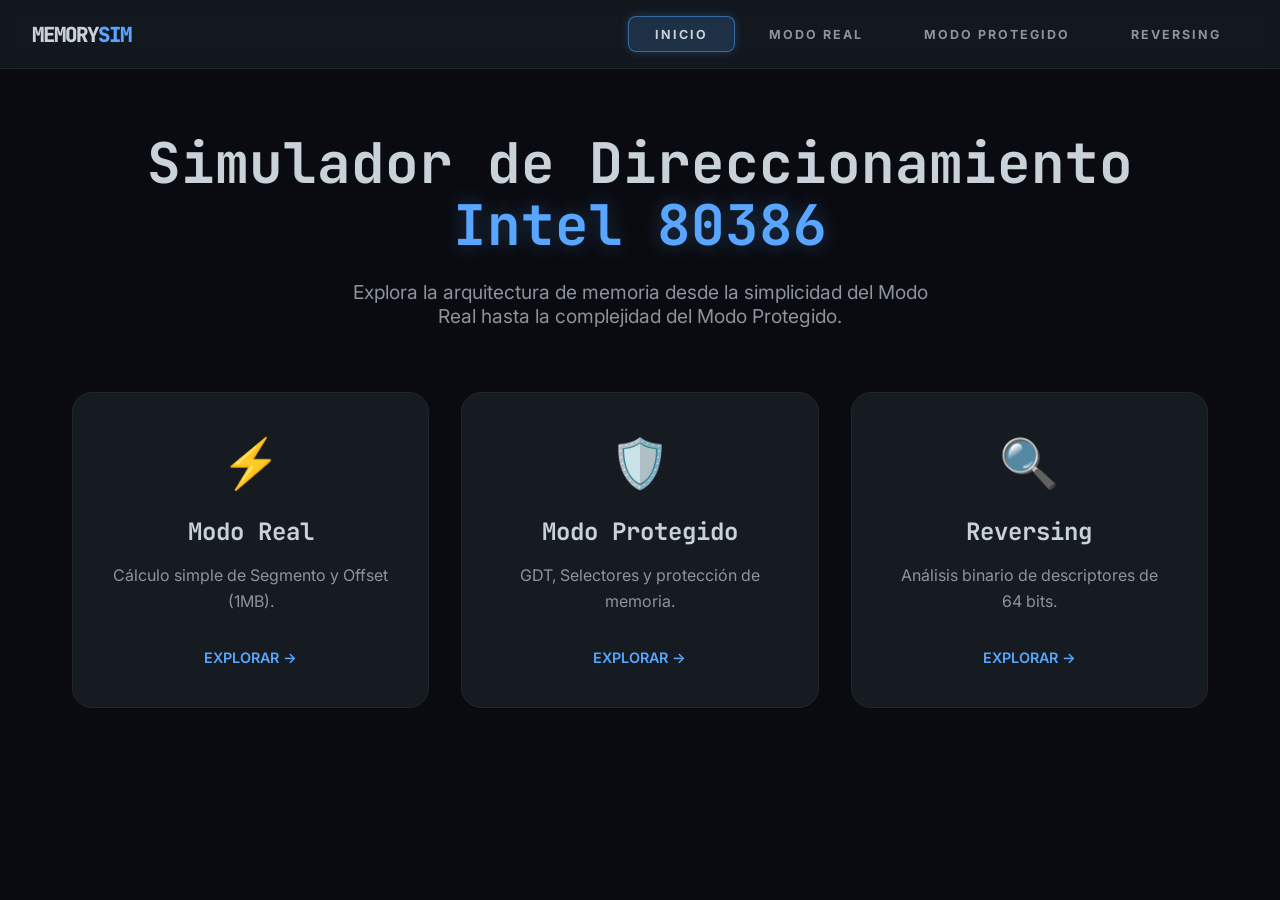
==== src/ui/index.html @ 0f209532 "primer commit" ====
<!DOCTYPE html>
<html lang="es">
<head>
    <meta charset="UTF-8">
    <meta name="viewport" content="width=device-width, initial-scale=1.0">
    <title>Simulador de Memoria 80386</title>
    <link rel="stylesheet" href="style.css">
    <link rel="preconnect" href="https://fonts.googleapis.com">
    <link rel="preconnect" href="https://fonts.gstatic.com" crossorigin>
    <link href="https://fonts.googleapis.com/css2?family=JetBrains+Mono:wght@400;700&family=Inter:wght@300;400;600;800&display=swap" rel="stylesheet">
</head>
<body>
    <div id="app">
        <nav class="navbar">
            <div class="logo">MEMORY<span>SIM</span></div>
            <div class="nav-links">
                <button id="btn-nav-home" class="nav-btn">Inicio</button>
                <button id="btn-nav-real" class="nav-btn">Modo Real</button>
                <button id="btn-nav-protected" class="nav-btn">Modo Protegido</button>
                <button id="btn-nav-reversing" class="nav-btn">Reversing</button>
            </div>
        </nav>

        <main id="screen-container">
            <section id="screen-home" class="screen">
                <div class="hero">
                    <h1>Simulador de Direccionamiento <br><span class="highlight">Intel 80386</span></h1>
                    <p>Explora la arquitectura de memoria desde la simplicidad del Modo Real hasta la complejidad del Modo Protegido.</p>
                </div>
                <div class="home-grid">
                    <div class="home-card" id="card-real">
                        <div class="card-icon">⚡</div>
                        <h3>Modo Real</h3>
                        <p>Cálculo simple de Segmento y Offset (1MB).</p>
                        <span class="btn-go">Explorar &rarr;</span>
                    </div>
                    <div class="home-card" id="card-protected">
                        <div class="card-icon">🛡️</div>
                        <h3>Modo Protegido</h3>
                        <p>GDT, Selectores y protección de memoria.</p>
                        <span class="btn-go">Explorar &rarr;</span>
                    </div>
                    <div class="home-card" id="card-reversing">
                        <div class="card-icon">🔍</div>
                        <h3>Reversing</h3>
                        <p>Análisis binario de descriptores de 64 bits.</p>
                        <span class="btn-go">Explorar &rarr;</span>
                    </div>
                </div>
            </section>

            <section id="screen-real" class="screen">
                <div class="module-header">
                    <h2>Modo Real (Real Mode)</h2>
                    <p>Dirección Física = (Segmento x 16) + Offset</p>
                </div>
                <div class="real-dashboard">
                    <div class="real-top-row">
                        <div class="input-group">
                            <div class="field">
                                <label>Segmento (Hex)</label>
                                 <input type="text" id="real-segment" placeholder="Ej: 1234" maxlength="4" pattern="[0-9a-fA-F]+">
                             </div>
                             <div class="field">
                                 <label>Offset (Hex)</label>
                                 <input type="text" id="real-offset" placeholder="Ej: 0005" maxlength="4" pattern="[0-9a-fA-F]+">
                            </div>
                            <button id="btn-calc-real" class="btn-primary">Calcular</button>
                        </div>
                        <div id="real-animation-stage" class="animation-stage hidden">
                            <div class="anim-row">
                                <div id="anim-seg" class="anim-value">0000</div>
                                <div class="anim-operator">× 16</div>
                                <div id="anim-seg-shifted" class="anim-value shifted">00000</div>
                            </div>
                            <div class="anim-divider"></div>
                            <div class="anim-row">
                                <div class="anim-label">Suma de Offset:</div>
                                <div id="anim-off" class="anim-value">0000</div>
                            </div>
                            <div class="anim-final-result">
                                <div class="final-label">Física Final:</div>
                                <div id="anim-final" class="anim-value final">00000</div>
                            </div>
                        </div>
                    </div>

                    <div class="real-bottom-row">
                        <div id="real-memory-map" class="memory-map-container hidden">
                            <div class="map-header">
                                <span class="map-label">0x00000</span>
                                <span class="map-label">1 MB (0xFFFFF)</span>
                            </div>
                            <div class="map-bar">
                                <div id="map-segment-window" class="map-window"></div>
                                <div id="map-offset-pointer" class="map-pointer"></div>
                            </div>
                            <div class="map-footer">
                                <div class="map-info-item">
                                    <span class="info-tag">Ventana:</span>
                                    <span id="map-seg-info" class="info-val">0x00000</span>
                                </div>
                                <div class="map-info-item">
                                    <span class="info-tag">Puntero:</span>
                                    <span id="map-off-info" class="info-val">0x00000</span>
                                </div>
                            </div>
                        </div>
                        <div id="real-result" class="result-card hidden">
                            <!-- Se llena dinámicamente con JS -->
                        </div>
                    </div>
                </div>
            </section>

            <section id="screen-protected" class="screen">
                <div class="module-header">
                    <h2>Modo Protegido (Protected Mode)</h2>
                    <p>Dirección Física = Base (desde GDT) + Offset</p>
                </div>
                <div class="prot-dashboard">
                    <div class="prot-top-row">
                        <div class="input-group">
                            <div class="field">
                                <label>Selector (Hex)</label>
                                <input type="text" id="prot-selector" placeholder="Ej: 08" maxlength="4" pattern="[0-9a-fA-F]+">
                            </div>
                            <div class="field">
                                <label>Offset (Hex)</label>
                                <input type="text" id="prot-offset" placeholder="Ej: 00000005" maxlength="8" pattern="[0-9a-fA-F]+">
                            </div>
                            <button id="btn-calc-prot" class="btn-primary">Calcular Dirección</button>
                        </div>

                        <div id="prot-descriptor-view" class="descriptor-view hidden">
                            <div class="view-label">Descriptor Encontrado:</div>
                            <div class="descriptor-grid">
                                <div class="desc-block base">
                                    <span class="block-label">Base</span>
                                    <span id="desc-base-val" class="block-val">0x00000000</span>
                                </div>
                                <div class="desc-block limit">
                                    <span class="block-label">Límite</span>
                                    <span id="desc-limit-val" class="block-val">0x00000000</span>
                                </div>
                                <div class="desc-block flags">
                                    <span class="block-label">Flags</span>
                                    <span id="desc-flags-val" class="block-val">P=1, DPL=0</span>
                                </div>
                            </div>
                        </div>
                    </div>

                    <div class="prot-bottom-row">
                        <div class="gdt-container">
                            <div class="gdt-header">Global Descriptor Table (GDT)</div>
                            <div class="gdt-table">
                                <div class="gdt-row-head">
                                    <span>Índice</span>
                                    <span>Selector</span>
                                    <span>Base</span>
                                    <span>Límite</span>
                                </div>
                                <div id="gdt-rows">
                                    <!-- Filas generadas por JS -->
                                </div>
                            </div>
                        </div>
                        <div id="prot-result" class="result-card hidden">
                            <!-- Resultado dinámico -->
                        </div>
                    </div>
                </div>
            </section>

            <section id="screen-reversing" class="screen">
                <div class="module-header">
                    <h2>Laboratorio de Reversing</h2>
                    <p>Análisis de Descriptor de Segmento (64 bits)</p>
                </div>
                <div class="reversing-container">
                    <div class="input-group">
                        <label>Ingresa el Descriptor Binario (64 bits)</label>
                         <input type="text" id="rev-binary" placeholder="010101..." maxlength="64" class="bin-input" pattern="[01]+">
                        <div id="bin-counter">0 / 64 bits</div>
                    </div>
                    <div id="rev-result" class="reversing-grid hidden"></div>
                </div>
            </section>
        </main>
    </div>
    <script type="module" src="main.js"></script>
</body>
</html>
---- src/ui/style.css ----
:root {
    --bg-color: #0a0b10;
    --surface-color: #161b22;
    --surface-light: #21262d;
    --accent-color: #58a6ff;
    --accent-glow: rgba(88, 166, 255, 0.3);
    --success-color: #3fb950;
    --error-color: #f85149;
    --text-main: #c9d1d9;
    --text-muted: #8b949e;
    --glass-bg: rgba(22, 27, 34, 0.8);
    --transition: all 0.3s cubic-bezier(0.4, 0, 0.2, 1);
}

* {
    box-sizing: border-box;
    margin: 0;
    padding: 0;
}

body {
    background-color: var(--bg-color);
    color: var(--text-main);
    font-family: 'Inter', sans-serif;
    overflow-x: hidden;
}

h1, h2, h3, .logo, .bin-input {
    font-family: 'JetBrains Mono', monospace;
}

/* Navbar */
.navbar {
    display: flex;
    justify-content: space-between;
    align-items: center;
    padding: 1rem 2rem;
    background: var(--glass-bg);
    backdrop-filter: blur(10px);
    -webkit-backdrop-filter: blur(10px);
    position: sticky;
    top: 0;
    z-index: 100;
    border-bottom: 1px solid var(--surface-light);
    flex-wrap: wrap;
    gap: 0.8rem;
}

.logo {
    font-size: 1.3rem;
    font-weight: 800;
    letter-spacing: -1px;
    white-space: nowrap;
}

.logo span {
    color: var(--accent-color);
}

.nav-links {
    display: flex;
    gap: 0.5rem;
    flex-wrap: wrap;
    justify-content: center;
}

.nav-btn {
    background: transparent;
    border: 1px solid transparent;
    color: var(--text-muted);
    padding: 0.6rem 1.6rem;
    cursor: pointer;
    font-family: inherit;
    font-weight: 700;
    transition: var(--transition);
    border-radius: 8px;
    white-space: nowrap;
    text-transform: uppercase;
    font-size: 0.78rem;
    letter-spacing: 0.16em;
}

.nav-btn:hover {
    color: var(--text-main);
    background: var(--surface-light);
}

.nav-btn.active,
.nav-btn:focus-visible {
    color: var(--text-main);
    background: rgba(88, 166, 255, 0.18);
    border: 1px solid rgba(88, 166, 255, 0.5);
    box-shadow: 0 0 10px rgba(88, 166, 255, 0.25);
    outline: none;
}

/* Screens */
.screen {
    display: none;
    padding: 4rem 2rem;
    max-width: 1200px;
    margin: 0 auto;
    animation: fadeIn 0.5s ease;
}

.screen.active {
    display: block;
}

@keyframes fadeIn {
    from { opacity: 0; transform: translateY(10px); }
    to { opacity: 1; transform: translateY(0); }
}

/* Hero Home */
.hero {
    text-align: center;
    margin-bottom: 4rem;
}

.hero h1 {
    font-size: 3.5rem;
    line-height: 1.1;
    margin-bottom: 1.5rem;
}

.highlight {
    color: var(--accent-color);
    text-shadow: 0 0 20px var(--accent-glow);
}

.hero p {
    font-size: 1.2rem;
    color: var(--text-muted);
    max-width: 600px;
    margin: 0 auto;
}

/* Home Grid */
.home-grid {
    display: grid;
    grid-template-columns: repeat(auto-fit, minmax(300px, 1fr));
    gap: 2rem;
}

.home-card {
    background: var(--surface-color);
    border: 1px solid var(--surface-light);
    padding: 2.5rem;
    border-radius: 20px;
    text-align: center;
    cursor: pointer;
    transition: var(--transition);
    position: relative;
    overflow: hidden;
}

.home-card:hover {
    transform: translateY(-10px);
    border-color: var(--accent-color);
    box-shadow: 0 10px 30px rgba(0,0,0,0.5), 0 0 20px var(--accent-glow);
}

.card-icon {
    font-size: 3rem;
    margin-bottom: 1.5rem;
}

.home-card h3 {
    font-size: 1.5rem;
    margin-bottom: 1rem;
}

.home-card p {
    color: var(--text-muted);
    margin-bottom: 2rem;
    line-height: 1.6;
}

.btn-go {
    color: var(--accent-color);
    font-weight: 600;
    font-size: 0.9rem;
    text-transform: uppercase;
}

/* Module Layouts */
.module-header {
    text-align: center;
    margin-bottom: 3rem;
}

.module-header h2 {
    font-size: 2.5rem;
    margin-bottom: 0.5rem;
}

.module-header p {
    color: var(--text-muted);
    font-family: 'JetBrains Mono', monospace;
}

.calc-container {
    display: flex;
    flex-direction: column;
    align-items: center;
    gap: 3rem;
}

/* Componentes de Interfaz Genéricos */
.input-group {
    background: var(--surface-color);
    padding: 2rem;
    border-radius: 20px;
    border: 1px solid var(--surface-light);
    display: flex;
    gap: 1.5rem;
    align-items: flex-end;
    flex-wrap: wrap;
    justify-content: center;
}

.field {
    display: flex;
    flex-direction: column;
    gap: 0.5rem;
}

.field label {
    font-size: 0.8rem;
    color: var(--text-muted);
    text-transform: uppercase;
    font-weight: 600;
}

.field input {
    background: var(--bg-color);
    border: 1px solid var(--surface-light);
    color: var(--text-main);
    padding: 0.8rem;
    border-radius: 8px;
    font-family: 'JetBrains Mono', monospace;
    font-size: 1rem;
    transition: var(--transition);
}

.field input:focus {
    outline: none;
    border-color: var(--accent-color);
    box-shadow: 0 0 0 2px var(--accent-glow);
}

.btn-primary {
    background: var(--accent-color);
    color: #fff;
    border: none;
    padding: 0.8rem 1.5rem;
    border-radius: 8px;
    font-weight: 600;
    cursor: pointer;
    transition: var(--transition);
}

.btn-primary:hover {
    filter: brightness(1.2);
    transform: scale(1.05);
}

/* Result Cards */
.result-card {
    background: var(--surface-color);
    border-left: 5px solid var(--accent-color);
    padding: 2rem;
    border-radius: 12px;
    max-width: 600px;
    width: 100%;
    animation: slideIn 0.4s ease;
}

.result-card.error {
    border-left-color: var(--error-color);
}

.result-item {
    display: flex;
    justify-content: space-between;
    padding: 0.8rem 0;
    border-bottom: 1px solid var(--surface-light);
}

.result-item:last-child {
    border-bottom: none;
}

.result-label {
    color: var(--text-muted);
}

.result-value {
    font-family: 'JetBrains Mono', monospace;
    font-weight: 700;
}

.formula-box {
    margin-top: 1.5rem;
    background: var(--bg-color);
    padding: 1rem;
    border-radius: 8px;
    text-align: center;
    font-family: 'JetBrains Mono', monospace;
    color: var(--accent-color);
}

.hidden {
    display: none;
}

@keyframes slideIn {
    from { opacity: 0; transform: translateX(-20px); }
    to { opacity: 1; transform: translateX(0); }
}

/* Reversing Specific */
.reversing-container {
    display: flex;
    flex-direction: column;
    align-items: center;
    gap: 2rem;
}

.bin-input {
    width: 100%;
    max-width: 600px;
    text-align: center;
    font-size: 1.2rem !important;
    letter-spacing: 2px;
    margin-top: 1rem;
}

#bin-counter {
    text-align: center;
    font-size: 0.8rem;
    color: var(--text-muted);
    margin-top: 0.5rem;
}

.reversing-grid {
    display: grid;
    grid-template-columns: repeat(auto-fit, minmax(250px, 1fr));
    gap: 2rem;
    width: 100%;
    max-width: 1000px;
}

.rev-card-wide {
    grid-column: 1 / -1;
}

.rev-rows {
    display: flex;
    flex-direction: column;
    gap: 1.2rem;
    margin-top: 1rem;
}

.rev-row {
    display: flex;
    flex-direction: column;
    gap: 0.5rem;
    padding: 0.8rem;
    background: rgba(255, 255, 255, 0.02);
    border-radius: 8px;
    border: 1px solid var(--surface-light);
}

.rev-row-label {
    font-size: 0.75rem;
    color: var(--text-muted);
    font-family: 'JetBrains Mono', monospace;
}

.rev-row-bits {
    display: flex;
    flex-wrap: nowrap;
    gap: 3px;
    align-items: center;
    overflow-x: auto;
    padding-bottom: 0.3rem;
}

.rev-row-sub {
    font-size: 0.7rem;
    color: var(--text-secondary);
    font-family: 'JetBrains Mono', monospace;
    opacity: 0.85;
}

.rev-sep {
    width: 8px;
    height: 100%;
    min-height: 24px;
    margin: 0 6px;
    border-left: 2px dashed rgba(255, 255, 255, 0.25);
    border-right: 2px dashed rgba(255, 255, 255, 0.25);
}

.rev-card {
    background: var(--surface-color);
    padding: 1.5rem;
    border-radius: 15px;
    border: 1px solid var(--surface-light);
}

.rev-card h4 {
    margin-bottom: 1rem;
    color: var(--accent-color);
}

.bin-block {
    display: inline-block;
    padding: 2px 4px;
    border-radius: 3px;
    font-family: 'JetBrains Mono', monospace;
    font-size: 0.9rem;
    cursor: help;
    transition: var(--transition);
}

.bin-block:hover {
    filter: brightness(1.5);
    transform: scale(1.1);
}

.bin-base-high { background: rgba(88,166,255,0.25); border: 1px solid var(--accent-color); }
.bin-base-mid  { background: rgba(88,166,255,0.15); border: 1px solid rgba(88,166,255,0.6); }
.bin-base-low  { background: rgba(88,166,255,0.08); border: 1px solid rgba(88,166,255,0.4); }
.bin-limit-high{ background: rgba(63,185,80,0.25);  border: 1px solid var(--success-color); }
.bin-limit-low { background: rgba(63,185,80,0.12);  border: 1px solid rgba(63,185,80,0.6); }
.bin-flags     { background: rgba(248,81,73,0.20);  border: 1px solid var(--error-color); }
.bin-access    { background: rgba(251,133,0,0.20);  border: 1px solid #fb8500; }

/* Rediseño Modo Real Equilibrado */
.real-dashboard {
    display: flex;
    flex-direction: column;
    gap: 2rem;
    align-items: center;
    max-width: 1100px;
    margin: 0 auto;
}

.real-top-row {
    display: grid;
    grid-template-columns: 1fr 1fr;
    gap: 2rem;
    width: 100%;
    align-items: stretch;
}

.real-bottom-row {
    display: flex;
    flex-direction: column;
    gap: 2rem;
    width: 100%;
    align-items: center;
}

.input-group {
    background: var(--surface-color);
    padding: 2rem;
    border-radius: 20px;
    border: 1px solid var(--surface-light);
    display: flex;
    gap: 1rem;
    align-items: flex-end;
    justify-content: center;
    height: 100%;
}

.field {
    display: flex;
    flex-direction: column;
    gap: 0.5rem;
}

.field label {
    font-size: 0.7rem;
    color: var(--text-muted);
    text-transform: uppercase;
    font-weight: 600;
}

.field input {
    background: var(--bg-color);
    border: 1px solid var(--surface-light);
    color: var(--text-main);
    padding: 0.6rem;
    border-radius: 8px;
    font-family: 'JetBrains Mono', monospace;
    font-size: 1rem;
    transition: var(--transition);
}

.btn-primary {
    background: var(--accent-color);
    color: #fff;
    border: none;
    padding: 0.7rem 1.2rem;
    border-radius: 8px;
    font-weight: 600;
    cursor: pointer;
    transition: var(--transition);
}

/* Animaciones Modo Real - Compactas */
.animation-stage {
    background: var(--surface-color);
    padding: 1.5rem;
    border-radius: 20px;
    border: 1px solid var(--surface-light);
    display: flex;
    flex-direction: column;
    align-items: center;
    gap: 1rem;
    position: relative;
    justify-content: center;
}

.anim-row {
    display: flex;
    align-items: center;
    justify-content: center;
    gap: 1rem;
    font-family: 'JetBrains Mono', monospace;
    font-size: 1.2rem;
}

.anim-value {
    padding: 0.4rem 0.8rem;
    background: var(--bg-color);
    border: 1px solid var(--surface-light);
    border-radius: 6px;
}

.anim-value.highlight {
    border-color: var(--accent-color);
    box-shadow: 0 0 10px var(--accent-glow);
}

.anim-divider {
    width: 80%;
    height: 1px;
    background: var(--surface-light);
}

.anim-final-result {
    text-align: center;
}

.anim-value.final {
    font-size: 1.8rem;
    color: var(--accent-color);
    border-color: var(--accent-color);
    box-shadow: 0 0 20px var(--accent-glow);
}

/* Result Cards - Compactas */
.result-card {
    background: var(--surface-color);
    border-left: 5px solid var(--accent-color);
    padding: 1.2rem;
    border-radius: 12px;
    width: 100%;
    max-width: 600px;
    animation: slideIn 0.4s ease;
}

.result-item {
    display: flex;
    justify-content: space-between;
    padding: 0.4rem 0;
    border-bottom: 1px solid var(--surface-light);
    font-size: 0.9rem;
}

.formula-box {
    margin-top: 1rem;
    background: var(--bg-color);
    padding: 0.8rem;
    border-radius: 8px;
    text-align: center;
    font-family: 'JetBrains Mono', monospace;
    color: var(--accent-color);
    font-size: 0.9rem;
}

/* Mapa de Memoria Visual */
.memory-map-container {
    width: 100%;
    max-width: 800px;
    background: var(--surface-color);
    padding: 2rem;
    border-radius: 20px;
    border: 1px solid var(--surface-light);
    margin: 2rem auto;
    animation: slideIn 0.6s ease;
}

.map-header {
    display: flex;
    justify-content: space-between;
    font-family: 'JetBrains Mono', monospace;
    font-size: 0.8rem;
    color: var(--text-muted);
    margin-bottom: 1rem;
}

.map-bar {
    width: 100%;
    height: 30px;
    background: var(--bg-color);
    border: 2px solid var(--surface-light);
    border-radius: 15px;
    position: relative;
    overflow: hidden;
    margin-bottom: 1.5rem;
}

.map-window {
    position: absolute;
    height: 100%;
    background: var(--accent-glow);
    border: 2px solid var(--accent-color);
    border-radius: 4px;
    transition: all 0.6s cubic-bezier(0.4, 0, 0.2, 1);
    z-index: 1;
}

.map-pointer {
    position: absolute;
    width: 4px;
    height: 100%;
    background: var(--error-color);
    box-shadow: 0 0 10px var(--error-color);
    transition: all 0.8s cubic-bezier(0.4, 0, 0.2, 1);
    z-index: 2;
}

.map-footer {
    display: flex;
    justify-content: space-around;
    font-size: 0.9rem;
    color: var(--text-muted);
}

.map-info-item {
    display: flex;
    gap: 0.5rem;
    align-items: center;
}

.info-tag {
    font-weight: 600;
}

.info-val {
    color: var(--text-main);
    font-family: 'JetBrains Mono', monospace;
    font-weight: bold;
}

/* Modo Protegido - Dashboard */
.prot-dashboard {
    display: flex;
    flex-direction: column;
    gap: 2rem;
    align-items: center;
    max-width: 1100px;
    margin: 0 auto;
}

.prot-top-row {
    display: grid;
    grid-template-columns: 1fr 1fr;
    gap: 2rem;
    width: 100%;
    align-items: stretch;
}

.prot-bottom-row {
    display: grid;
    grid-template-columns: 2fr 1fr;
    gap: 2rem;
    width: 100%;
    align-items: start;
}

/* Descriptor View */
.descriptor-view {
    background: var(--surface-color);
    padding: 1.5rem;
    border-radius: 20px;
    border: 1px solid var(--surface-light);
    display: flex;
    flex-direction: column;
    justify-content: center;
    gap: 1rem;
}

.view-label {
    font-size: 0.8rem;
    color: var(--text-muted);
    text-transform: uppercase;
    font-weight: 600;
    text-align: center;
    margin-bottom: 0.5rem;
}

.descriptor-grid {
    display: grid;
    grid-template-columns: repeat(3, 1fr);
    gap: 1rem;
}

.desc-block {
    padding: 1rem;
    border-radius: 12px;
    text-align: center;
    display: flex;
    flex-direction: column;
    gap: 0.5rem;
    border: 1px solid var(--surface-light);
}

.desc-block.base { background: rgba(88, 166, 255, 0.1); border-color: var(--accent-color); }
.desc-block.limit { background: rgba(63, 185, 80, 0.1); border-color: var(--success-color); }
.desc-block.flags { background: rgba(248, 81, 73, 0.1); border-color: var(--error-color); }

.block-label {
    font-size: 0.7rem;
    color: var(--text-muted);
    text-transform: uppercase;
}

.block-val {
    font-family: 'JetBrains Mono', monospace;
    font-weight: 700;
    font-size: 1rem;
}

/* GDT Table */
.gdt-container {
    background: var(--surface-color);
    padding: 1.5rem;
    border-radius: 20px;
    border: 1px solid var(--surface-light);
}

.gdt-header {
    font-family: 'JetBrains Mono', monospace;
    font-size: 1.2rem;
    font-weight: 700;
    margin-bottom: 1.5rem;
    text-align: center;
    color: var(--accent-color);
}

.gdt-table {
    width: 100%;
    border-collapse: collapse;
    font-family: 'JetBrains Mono', monospace;
}

.gdt-row-head {
    display: grid;
    grid-template-columns: 0.5fr 1fr 1.5fr 1.5fr;
    padding: 0.8rem;
    background: var(--surface-light);
    color: var(--text-muted);
    font-size: 0.8rem;
    font-weight: 600;
    border-radius: 8px 8px 0 0;
}

.gdt-row {
    display: grid;
    grid-template-columns: 0.5fr 1fr 1.5fr 1.5fr;
    padding: 0.8rem;
    border-bottom: 1px solid var(--surface-light);
    font-size: 0.9rem;
    transition: var(--transition);
}

.gdt-row:last-child {
    border-bottom: none;
    border-radius: 0 0 8px 8px;
}

.gdt-row.active {
    background: var(--accent-glow);
    color: #fff;
    border-left: 4px solid var(--accent-color);
}

.gdt-row span {
    text-align: center;
}
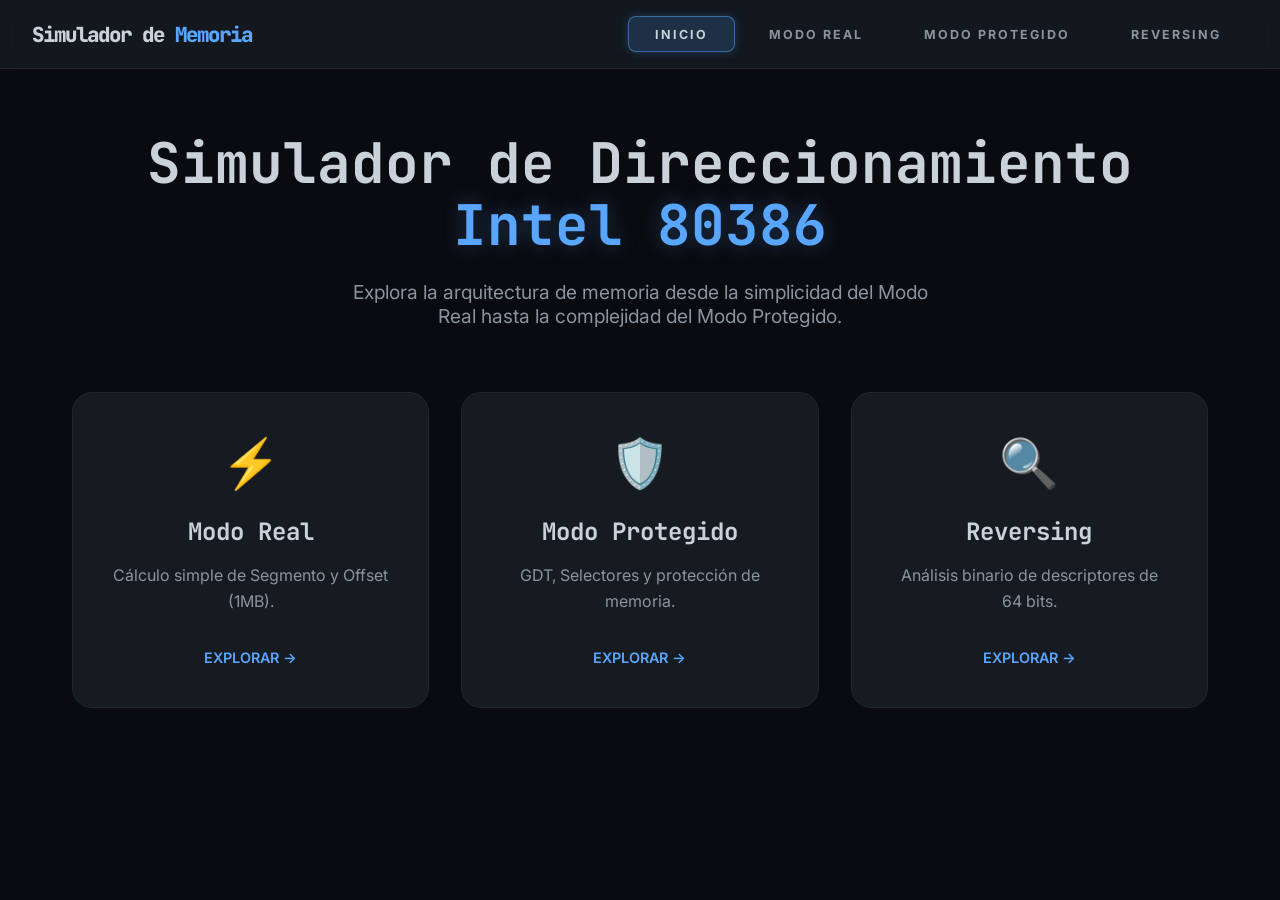
==== commit 498cf547: "agregar botones de limpieza y mejorar diseño en la interfaz de usuario" ====
--- a/src/ui/index.html
+++ b/src/ui/index.html
@@ -12,7 +12,7 @@
 <body>
     <div id="app">
         <nav class="navbar">
-            <div class="logo">MEMORY<span>SIM</span></div>
+            <div class="logo">Simulador de <span>Memoria</span></div>
             <div class="nav-links">
                 <button id="btn-nav-home" class="nav-btn">Inicio</button>
                 <button id="btn-nav-real" class="nav-btn">Modo Real</button>
@@ -54,6 +54,18 @@
                     <h2>Modo Real (Real Mode)</h2>
                     <p>Dirección Física = (Segmento x 16) + Offset</p>
                 </div>
+                <details class="howto">
+                    <summary>¿Cómo funciona? (paso a paso)</summary>
+                    <div class="howto-body">
+                        <p><strong>Fórmula:</strong> Dirección Física = (Segmento × 16) + Offset</p>
+                        <ol>
+                            <li>El <strong>segmento</strong> (16 bits) se desplaza 4 bits a la izquierda (×16): en hexadecimal se le agrega un <code>0</code> al final.</li>
+                            <li>Se suma el <strong>offset</strong> (desplazamiento dentro de la ventana de 64 KB).</li>
+                            <li>El resultado es una dirección de <strong>20 bits</strong> (1 MB: 0x00000–0xFFFFF). El 5.º dígito hex marca dónde está la ventana en la memoria física.</li>
+                        </ol>
+                        <p class="howto-example">Ejemplo: 0x1234 : 0x00AB → 0x12340 + 0x00AB = <strong>0x123EB</strong></p>
+                    </div>
+                </details>
                 <div class="real-dashboard">
                     <div class="real-top-row">
                         <div class="input-group">
@@ -66,8 +78,9 @@
                                  <input type="text" id="real-offset" placeholder="Ej: 0005" maxlength="4" pattern="[0-9a-fA-F]+">
                             </div>
                             <button id="btn-calc-real" class="btn-primary">Calcular</button>
-                        </div>
-                        <div id="real-animation-stage" class="animation-stage hidden">
+                            <button id="btn-clear-real" class="btn-secondary" type="button">Limpiar</button>
+                        </div>
+                        <div id="real-animation-stage" class="animation-stage">
                             <div class="anim-row">
                                 <div id="anim-seg" class="anim-value">0000</div>
                                 <div class="anim-operator">× 16</div>
@@ -116,42 +129,82 @@
             <section id="screen-protected" class="screen">
                 <div class="module-header">
                     <h2>Modo Protegido (Protected Mode)</h2>
-                    <p>Dirección Física = Base (desde GDT) + Offset</p>
-                </div>
+                    <p>Dirección Lineal = Base (del descriptor) + Offset</p>
+                </div>
+                <details class="howto">
+                    <summary>¿Cómo funciona? (paso a paso)</summary>
+                    <div class="howto-body">
+                        <p>En modo protegido el programa <strong>no da una dirección</strong>: da un <strong>selector</strong> + un <strong>offset</strong>. El hardware busca el <strong>descriptor</strong>, valida y recién ahí compone la dirección.</p>
+                        <ol>
+                            <li>Se descompone el <strong>selector</strong> en Índice / TI / RPL.</li>
+                            <li>Con el Índice se lee el <strong>descriptor</strong> en la GDT.</li>
+                            <li>Del descriptor se reconstruyen <strong>Base</strong> y <strong>Límite</strong> (y se leen P, DPL, S, Type, G…).</li>
+                            <li>Del descriptor se reconstruyen <strong>Base</strong> y <strong>Límite</strong> (y se leen P, DPL, S, Type, G…). El <strong>límite efectivo</strong> depende de G: con G=1 es <code>(Límite × 1000h) + FFFh</code>.</li>
+                            <li>Se valida protección: <strong>P=1</strong>, selector no nulo (0000–0003), índice dentro de la GDT, privilegio <code>max(CPL, RPL) ≤ DPL</code> y que los <strong>permisos</strong> del segmento permitan la <strong>operación</strong> pedida.</li>
+                            <li>Se valida <code>Offset ≤ Límite efectivo</code> (si no, #GP).</li>
+                            <li>Se calcula <strong>Dirección Lineal = Base + Offset</strong>.</li>
+                        </ol>
+                        <div class="bit-map">
+                            <div class="bit-map-title">Selector (16 bits)</div>
+                            <table class="bit-map-table">
+                                <tr><th>bits 15–3</th><th>bit 2</th><th>bits 1–0</th></tr>
+                                <tr><td>Índice (qué fila de la GDT)</td><td>TI (0=GDT, 1=LDT)</td><td>RPL (privilegio)</td></tr>
+                            </table>
+                        </div>
+                        <div class="bit-map">
+                            <div class="bit-map-title">Descriptor de 64 bits — secciones</div>
+                            <table class="bit-map-table">
+                                <tr><th>bits</th><th>campo</th><th>bits</th><th>campo</th></tr>
+                                <tr><td>63–56</td><td>Base 31:24</td><td>39–32</td><td>Base 23:16</td></tr>
+                                <tr><td>55–52</td><td>Flags: G, D/B, L, AV</td><td>31–16</td><td>Base 15:0</td></tr>
+                                <tr><td>51–48</td><td>Límite 19:16</td><td>15–0</td><td>Límite 15:0</td></tr>
+                                <tr><td>47–40</td><td>Access: P, DPL, S, Type</td><td colspan="2">Base = [63–56]+[39–32]+[31–16] · Límite = [51–48]+[15–0]</td></tr>
+                            </table>
+                            <p class="howto-note">El descriptor se escribe en <strong>orden de bytes de memoria (little-endian)</strong>: el primer par de dígitos hex es el <strong>byte 0</strong> (el menos significativo), no el más significativo.</p>
+                        </div>
+                        <p class="howto-example">Ejemplo: selector 0x23 (índice=4, GDT, RPL=3) + descriptor <code>0300000040F2C000</code> (bytes LE) + offset 0xA10 + CPL 0 → Base 0x400000 + 0xA10 = <strong>0x400A10</strong></p>
+                    </div>
+                </details>
                 <div class="prot-dashboard">
-                    <div class="prot-top-row">
+                    <div class="prot-col">
                         <div class="input-group">
+                            <div class="field field-wide">
+                                <label>Descriptor (Hex, 64 bits, bytes LE)</label>
+                                <input type="text" id="prot-descriptor" placeholder="Ej: 0300000040F2C000" maxlength="16" pattern="[0-9a-fA-FxX]+">
+                            </div>
                             <div class="field">
                                 <label>Selector (Hex)</label>
                                 <input type="text" id="prot-selector" placeholder="Ej: 08" maxlength="4" pattern="[0-9a-fA-F]+">
                             </div>
                             <div class="field">
+                                <label>Tipo de Segmento</label>
+                                <select id="prot-segtype">
+                                    <option value="DS">DS · Datos</option>
+                                    <option value="CS">CS · Código</option>
+                                    <option value="SS">SS · Pila</option>
+                                </select>
+                            </div>
+                            <div class="field">
+                                <label>Operación</label>
+                                <select id="prot-operation"></select>
+                            </div>
+                            <div class="field">
+                                <label>Nivel actual (CPL)</label>
+                                <select id="prot-cpl">
+                                    <option value="0">0 · Kernel</option>
+                                    <option value="1">1</option>
+                                    <option value="2">2</option>
+                                    <option value="3">3 · Usuario</option>
+                                </select>
+                            </div>
+                            <div class="field">
                                 <label>Offset (Hex)</label>
                                 <input type="text" id="prot-offset" placeholder="Ej: 00000005" maxlength="8" pattern="[0-9a-fA-F]+">
                             </div>
                             <button id="btn-calc-prot" class="btn-primary">Calcular Dirección</button>
-                        </div>
-
-                        <div id="prot-descriptor-view" class="descriptor-view hidden">
-                            <div class="view-label">Descriptor Encontrado:</div>
-                            <div class="descriptor-grid">
-                                <div class="desc-block base">
-                                    <span class="block-label">Base</span>
-                                    <span id="desc-base-val" class="block-val">0x00000000</span>
-                                </div>
-                                <div class="desc-block limit">
-                                    <span class="block-label">Límite</span>
-                                    <span id="desc-limit-val" class="block-val">0x00000000</span>
-                                </div>
-                                <div class="desc-block flags">
-                                    <span class="block-label">Flags</span>
-                                    <span id="desc-flags-val" class="block-val">P=1, DPL=0</span>
-                                </div>
-                            </div>
-                        </div>
-                    </div>
-
-                    <div class="prot-bottom-row">
+                            <button id="btn-clear-prot" class="btn-secondary" type="button">Limpiar</button>
+                        </div>
+
                         <div class="gdt-container">
                             <div class="gdt-header">Global Descriptor Table (GDT)</div>
                             <div class="gdt-table">
@@ -160,12 +213,40 @@
                                     <span>Selector</span>
                                     <span>Base</span>
                                     <span>Límite</span>
+                                    <span>Access</span>
+                                    <span>Flags (P·DPL·G)</span>
                                 </div>
                                 <div id="gdt-rows">
                                     <!-- Filas generadas por JS -->
                                 </div>
                             </div>
                         </div>
+
+                        <details class="howto howto-glossary">
+                            <summary>Glosario de bits (derechos de acceso y bits especiales)</summary>
+                            <div class="howto-body" id="prot-glossary"></div>
+                        </details>
+                    </div>
+
+                    <div class="prot-col">
+                        <div id="prot-descriptor-view" class="descriptor-view">
+                            <div class="view-label">Descriptor Analizado:</div>
+                            <div class="descriptor-grid">
+                                <div class="desc-block base">
+                                    <span class="block-label">Base</span>
+                                    <span id="desc-base-val" class="block-val">0x00000000</span>
+                                </div>
+                                <div class="desc-block limit">
+                                    <span class="block-label">Límite</span>
+                                    <span id="desc-limit-val" class="block-val">0x00000000</span>
+                                </div>
+                                <div class="desc-block flags">
+                                    <span class="block-label">Flags</span>
+                                    <span id="desc-flags-val" class="block-val">P=1, DPL=0</span>
+                                </div>
+                            </div>
+                        </div>
+
                         <div id="prot-result" class="result-card hidden">
                             <!-- Resultado dinámico -->
                         </div>
@@ -178,13 +259,30 @@
                     <h2>Laboratorio de Reversing</h2>
                     <p>Análisis de Descriptor de Segmento (64 bits)</p>
                 </div>
+                <details class="howto">
+                    <summary>¿Cómo funciona? (paso a paso)</summary>
+                    <div class="howto-body">
+                        <p>Ingresa el descriptor completo en <strong>64 bits binarios</strong>. La aplicación valida el ingreso (solo 0s y 1s, exactamente 64 bits), lo divide por colores según el esquema del 80386 y reconstruye <strong>Base</strong>, <strong>Límite</strong> y todos sus <strong>atributos</strong>.</p>
+                        <ol>
+                            <li>Base (32 bits) = Base[31:24] + Base[23:16] + Base[15:0].</li>
+                            <li>Límite (20 bits) = Límite[19:16] + Límite[15:0].</li>
+                            <li>Derechos de acceso: se decodifica el byte P·DPL·S·E·ED/C·R/W·A.</li>
+                            <li>Se describe <strong>qué se puede hacer</strong> en ese segmento (leer, escribir, ejecutar, usar como pila).</li>
+                        </ol>
+                    </div>
+                </details>
                 <div class="reversing-container">
                     <div class="input-group">
                         <label>Ingresa el Descriptor Binario (64 bits)</label>
                          <input type="text" id="rev-binary" placeholder="010101..." maxlength="64" class="bin-input" pattern="[01]+">
                         <div id="bin-counter">0 / 64 bits</div>
+                        <button id="btn-clear-rev" class="btn-secondary" type="button">Limpiar</button>
                     </div>
                     <div id="rev-result" class="reversing-grid hidden"></div>
+                    <details class="howto">
+                        <summary>Glosario de bits (derechos de acceso y bits especiales)</summary>
+                        <div class="howto-body" id="rev-glossary"></div>
+                    </details>
                 </div>
             </section>
         </main>
--- a/src/ui/style.css
+++ b/src/ui/style.css
@@ -474,6 +474,7 @@
     gap: 1rem;
     align-items: flex-end;
     justify-content: center;
+    flex-wrap: wrap;
     height: 100%;
 }
 
@@ -499,6 +500,28 @@
     font-family: 'JetBrains Mono', monospace;
     font-size: 1rem;
     transition: var(--transition);
+}
+
+.field select {
+    background: var(--bg-color);
+    border: 1px solid var(--surface-light);
+    color: var(--text-main);
+    padding: 0.6rem;
+    border-radius: 8px;
+    font-family: 'JetBrains Mono', monospace;
+    font-size: 1rem;
+    transition: var(--transition);
+    cursor: pointer;
+}
+
+.field select:focus {
+    outline: none;
+    border-color: var(--accent-color);
+    box-shadow: 0 0 0 2px var(--accent-glow);
+}
+
+.field-wide input {
+    min-width: 220px;
 }
 
 .btn-primary {
@@ -512,6 +535,23 @@
     transition: var(--transition);
 }
 
+.btn-secondary {
+    background: transparent;
+    color: var(--text-main);
+    border: 1px solid var(--surface-light);
+    padding: 0.7rem 1.2rem;
+    border-radius: 8px;
+    font-weight: 600;
+    cursor: pointer;
+    transition: var(--transition);
+}
+
+.btn-secondary:hover {
+    border-color: var(--accent-color);
+    color: var(--accent-color);
+    transform: scale(1.05);
+}
+
 /* Animaciones Modo Real - Compactas */
 .animation-stage {
     background: var(--surface-color);
@@ -671,65 +711,62 @@
 
 /* Modo Protegido - Dashboard */
 .prot-dashboard {
-    display: flex;
-    flex-direction: column;
-    gap: 2rem;
-    align-items: center;
-    max-width: 1100px;
-    margin: 0 auto;
-}
-
-.prot-top-row {
-    display: grid;
-    grid-template-columns: 1fr 1fr;
-    gap: 2rem;
-    width: 100%;
-    align-items: stretch;
-}
-
-.prot-bottom-row {
     display: grid;
     grid-template-columns: 2fr 1fr;
     gap: 2rem;
+    align-items: start;
+    max-width: 1100px;
+    margin: 0 auto;
     width: 100%;
-    align-items: start;
+}
+
+.prot-col {
+    display: flex;
+    flex-direction: column;
+    gap: 2rem;
+    min-width: 0;
+}
+
+@media (max-width: 860px) {
+    .prot-dashboard {
+        grid-template-columns: 1fr;
+    }
 }
 
 /* Descriptor View */
 .descriptor-view {
     background: var(--surface-color);
-    padding: 1.5rem;
-    border-radius: 20px;
-    border: 1px solid var(--surface-light);
-    display: flex;
-    flex-direction: column;
-    justify-content: center;
-    gap: 1rem;
+    padding: 1rem;
+    border-radius: 16px;
+    border: 1px solid var(--surface-light);
+    display: flex;
+    flex-direction: column;
+    gap: 0.6rem;
 }
 
 .view-label {
-    font-size: 0.8rem;
+    font-size: 0.68rem;
     color: var(--text-muted);
     text-transform: uppercase;
     font-weight: 600;
     text-align: center;
-    margin-bottom: 0.5rem;
 }
 
 .descriptor-grid {
     display: grid;
     grid-template-columns: repeat(3, 1fr);
-    gap: 1rem;
+    gap: 0.5rem;
 }
 
 .desc-block {
-    padding: 1rem;
-    border-radius: 12px;
-    text-align: center;
-    display: flex;
-    flex-direction: column;
-    gap: 0.5rem;
-    border: 1px solid var(--surface-light);
+    padding: 0.5rem 0.4rem;
+    border-radius: 10px;
+    text-align: center;
+    display: flex;
+    flex-direction: column;
+    gap: 0.25rem;
+    border: 1px solid var(--surface-light);
+    min-width: 0;
 }
 
 .desc-block.base { background: rgba(88, 166, 255, 0.1); border-color: var(--accent-color); }
@@ -737,7 +774,7 @@
 .desc-block.flags { background: rgba(248, 81, 73, 0.1); border-color: var(--error-color); }
 
 .block-label {
-    font-size: 0.7rem;
+    font-size: 0.6rem;
     color: var(--text-muted);
     text-transform: uppercase;
 }
@@ -745,7 +782,8 @@
 .block-val {
     font-family: 'JetBrains Mono', monospace;
     font-weight: 700;
-    font-size: 1rem;
+    font-size: 0.78rem;
+    word-break: break-all;
 }
 
 /* GDT Table */
@@ -773,7 +811,7 @@
 
 .gdt-row-head {
     display: grid;
-    grid-template-columns: 0.5fr 1fr 1.5fr 1.5fr;
+    grid-template-columns: 0.5fr 0.8fr 1.3fr 1.2fr 0.7fr 1.3fr;
     padding: 0.8rem;
     background: var(--surface-light);
     color: var(--text-muted);
@@ -784,7 +822,7 @@
 
 .gdt-row {
     display: grid;
-    grid-template-columns: 0.5fr 1fr 1.5fr 1.5fr;
+    grid-template-columns: 0.5fr 0.8fr 1.3fr 1.2fr 0.7fr 1.3fr;
     padding: 0.8rem;
     border-bottom: 1px solid var(--surface-light);
     font-size: 0.9rem;
@@ -805,3 +843,170 @@
 .gdt-row span {
     text-align: center;
 }
+
+/* Paneles "¿Cómo funciona?" y Glosario */
+.howto {
+    background: var(--surface-color);
+    border: 1px solid var(--surface-light);
+    border-radius: 12px;
+    margin: 0 auto 2rem;
+    max-width: 1100px;
+    overflow: hidden;
+}
+
+.howto > summary {
+    cursor: pointer;
+    padding: 1rem 1.5rem;
+    font-weight: 600;
+    color: var(--accent-color);
+    list-style: none;
+    user-select: none;
+}
+
+.howto > summary::-webkit-details-marker {
+    display: none;
+}
+
+.howto > summary::before {
+    content: '▸';
+    display: inline-block;
+    margin-right: 0.6rem;
+    transition: var(--transition);
+}
+
+.howto[open] > summary::before {
+    transform: rotate(90deg);
+}
+
+.howto-body {
+    padding: 0 1.5rem 1.5rem;
+    color: var(--text-main);
+    line-height: 1.7;
+    font-size: 0.92rem;
+}
+
+.howto-body ol,
+.howto-body ul {
+    margin: 0.75rem 0 0.75rem 1.25rem;
+}
+
+.howto-body li {
+    margin-bottom: 0.35rem;
+}
+
+.howto-body code {
+    background: var(--bg-color);
+    padding: 0.1rem 0.4rem;
+    border-radius: 4px;
+    font-family: 'JetBrains Mono', monospace;
+    color: var(--accent-color);
+}
+
+.howto-example {
+    margin-top: 1rem;
+    background: var(--bg-color);
+    padding: 0.8rem 1rem;
+    border-radius: 8px;
+    border-left: 3px solid var(--accent-color);
+    font-family: 'JetBrains Mono', monospace;
+    font-size: 0.85rem;
+}
+
+.howto-note {
+    margin-top: 0.75rem;
+    font-size: 0.85rem;
+    color: var(--text-muted);
+    line-height: 1.6;
+}
+
+.bit-map {
+    margin-top: 1rem;
+}
+
+.bit-map-title {
+    font-family: 'JetBrains Mono', monospace;
+    font-weight: 700;
+    color: var(--success-color);
+    margin-bottom: 0.5rem;
+}
+
+.bit-map-table {
+    width: 100%;
+    border-collapse: collapse;
+    font-size: 0.82rem;
+}
+
+.bit-map-table th,
+.bit-map-table td {
+    border: 1px solid var(--surface-light);
+    padding: 0.5rem 0.7rem;
+    text-align: center;
+}
+
+.bit-map-table th {
+    background: var(--surface-light);
+    color: var(--text-muted);
+    font-family: 'JetBrains Mono', monospace;
+}
+
+/* Glosario */
+.glossary-cols {
+    display: grid;
+    grid-template-columns: 1fr 1fr;
+    gap: 1.5rem;
+    align-items: start;
+}
+
+.glossary-col h5 {
+    color: var(--accent-color);
+    margin-bottom: 0.5rem;
+    font-size: 0.9rem;
+}
+
+/* Derechos de acceso / capacidades */
+.derechos-summary {
+    margin-top: 0.8rem;
+    color: var(--text-main);
+    font-size: 0.9rem;
+    line-height: 1.6;
+}
+
+.caps-row {
+    display: flex;
+    flex-wrap: wrap;
+    gap: 0.5rem;
+    margin-top: 0.6rem;
+}
+
+.cap-badge {
+    display: inline-block;
+    padding: 0.35rem 0.7rem;
+    border-radius: 999px;
+    font-size: 0.78rem;
+    font-weight: 600;
+    font-family: 'JetBrains Mono', monospace;
+    background: rgba(63, 185, 80, 0.15);
+    border: 1px solid var(--success-color);
+    color: var(--success-color);
+}
+
+.bit-legend {
+    margin-top: 1rem;
+    margin-left: 1.1rem;
+    display: grid;
+    grid-template-columns: repeat(auto-fit, minmax(320px, 1fr));
+    gap: 0.3rem 1.5rem;
+    font-size: 0.82rem;
+    color: var(--text-muted);
+}
+
+.bit-legend li {
+    line-height: 1.5;
+}
+
+/* Pantallas estrechas: glosario de una sola columna */
+@media (max-width: 720px) {
+    .glossary-cols {
+        grid-template-columns: 1fr;
+    }
+}
